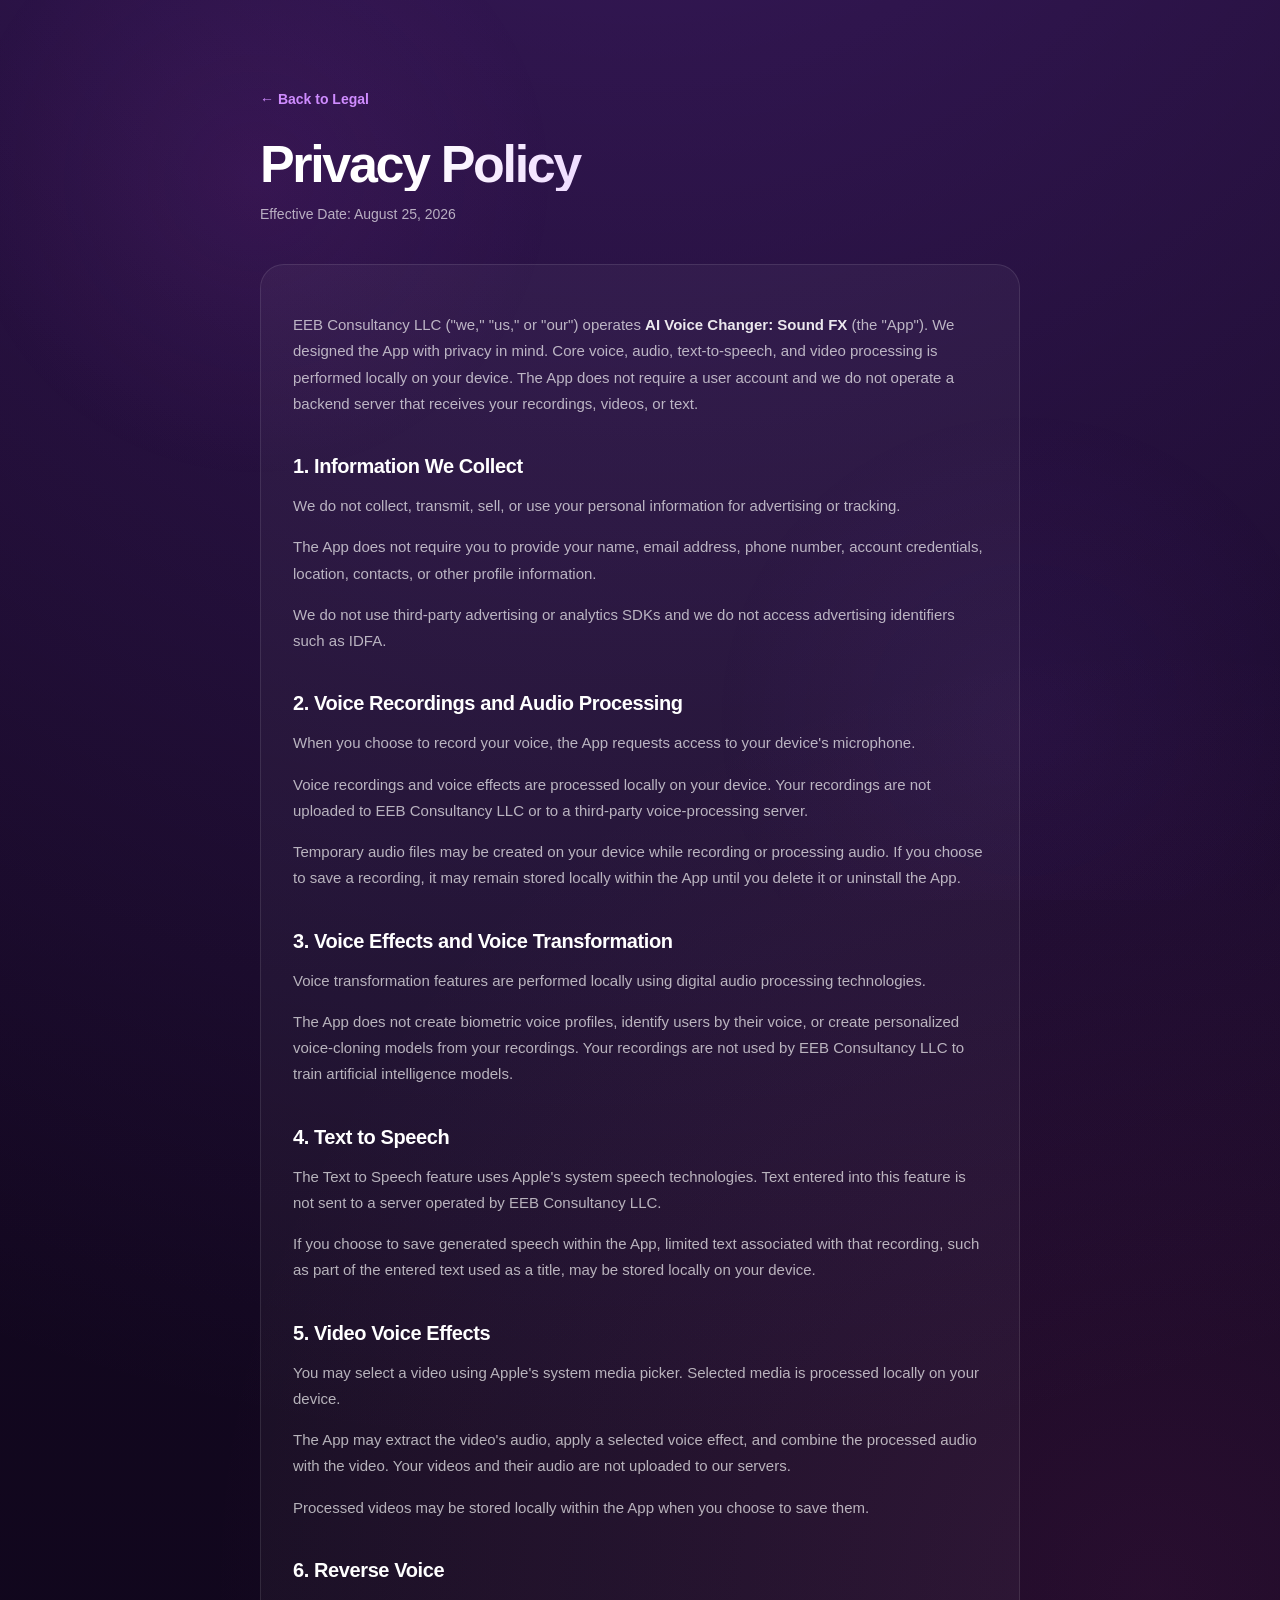
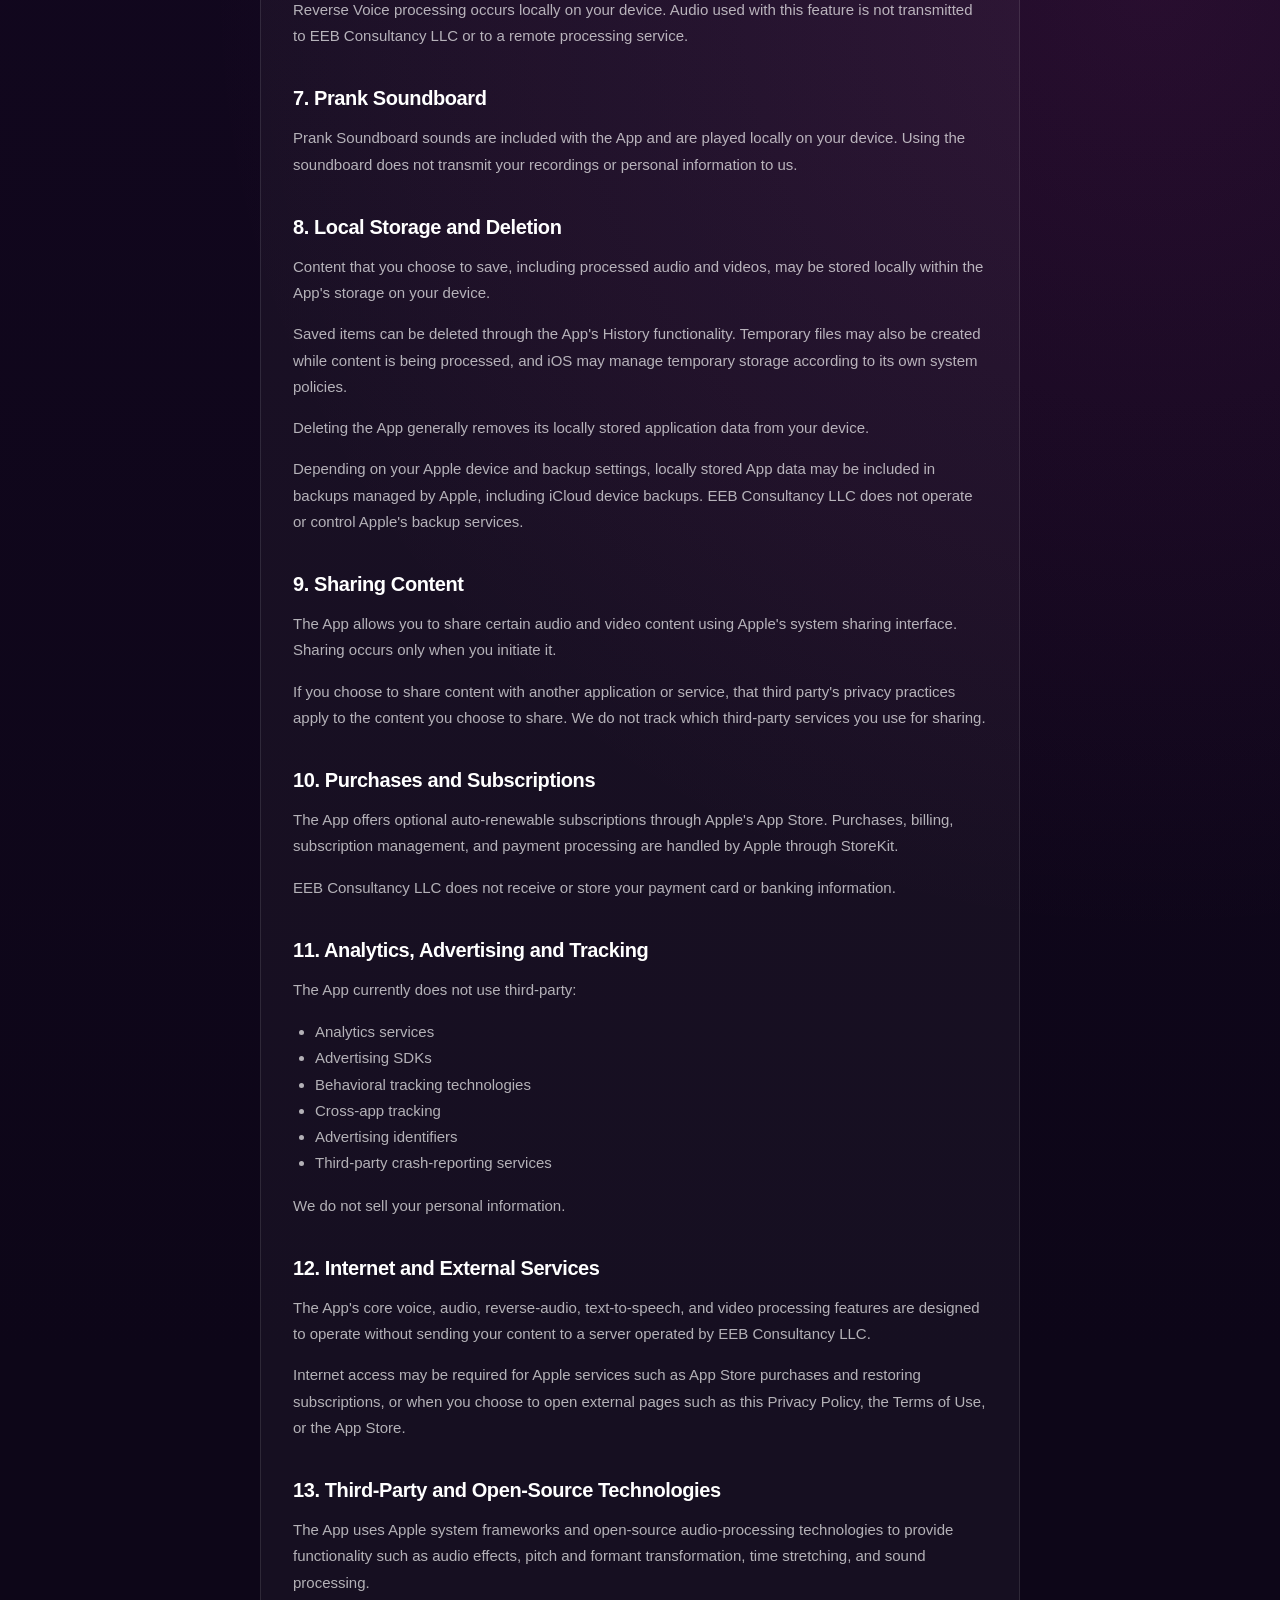
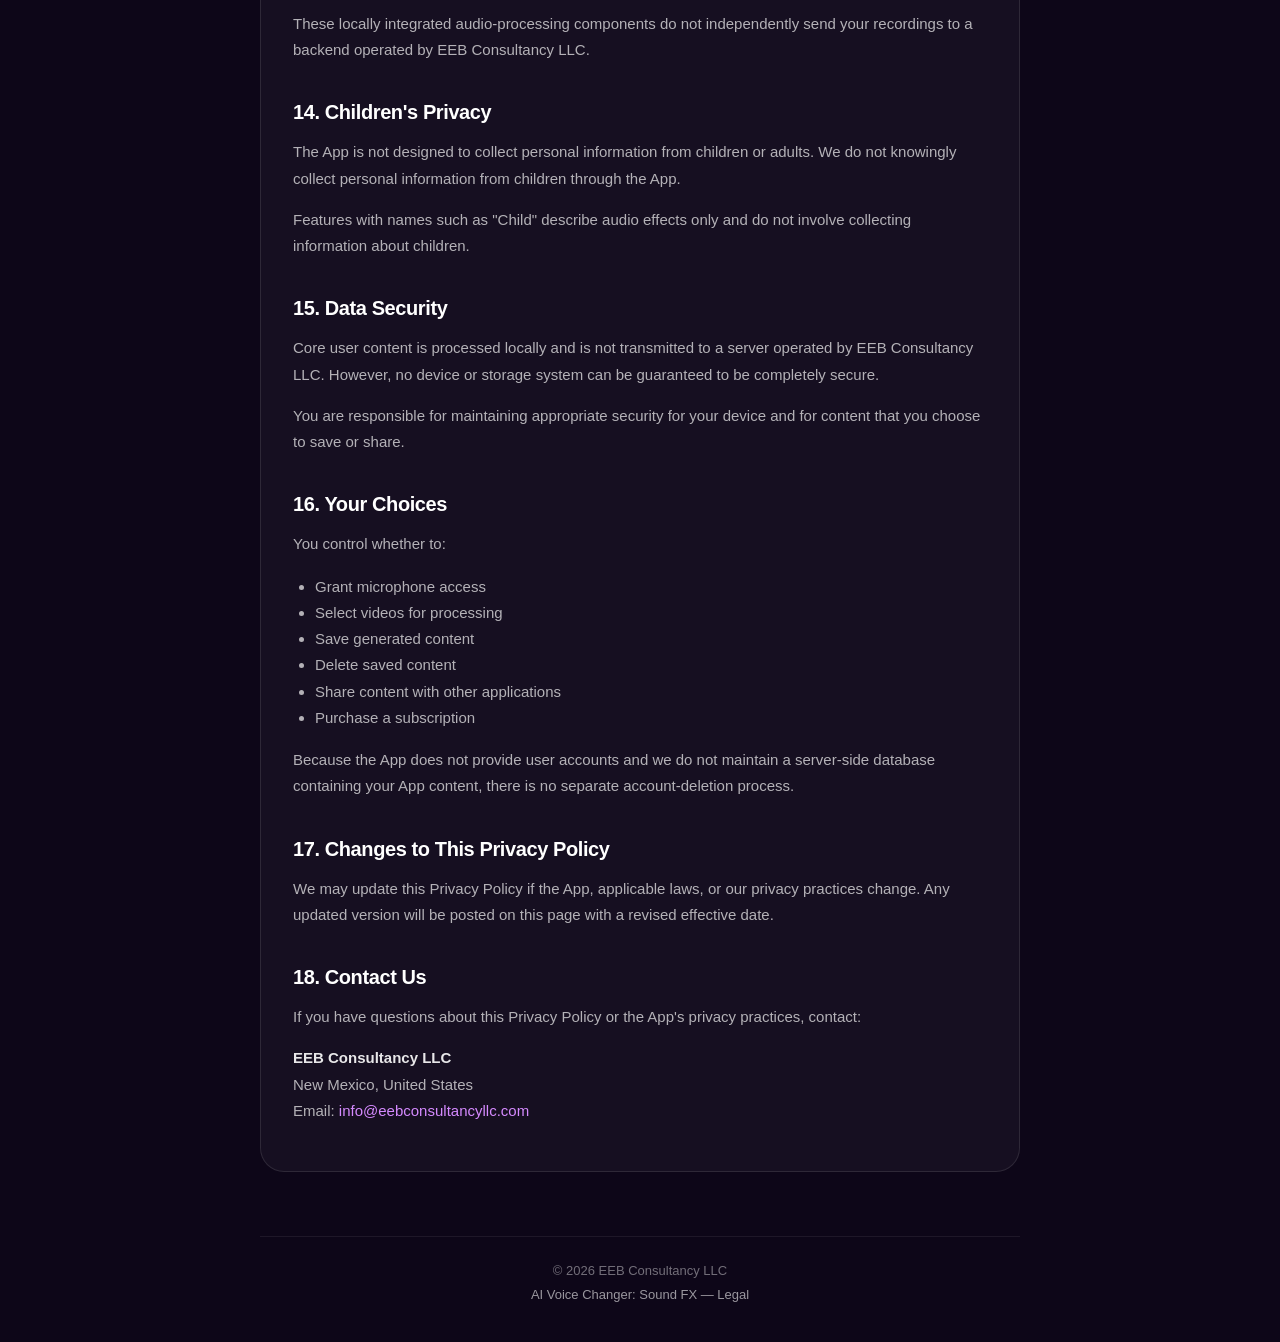
==== privacy.html @ 28259545 "Create privacy.html" ====
<!DOCTYPE html>
<html lang="en">
<head>
  <meta charset="UTF-8">
  <meta name="viewport" content="width=device-width, initial-scale=1.0">
  <title>Privacy Policy — AI Voice Changer: Sound FX</title>
  <meta name="description" content="Privacy Policy for AI Voice Changer: Sound FX by EEB Consultancy LLC.">
  <link rel="stylesheet" href="styles.css">
</head>

<body>
  <main class="container legal-page">

    <header class="legal-header">
      <a class="back-link" href="index.html">← Back to Legal</a>
      <h1>Privacy Policy</h1>
      <p class="updated">Effective Date: August 25, 2026</p>
    </header>

    <article class="legal-content">

      <p>
        EEB Consultancy LLC ("we," "us," or "our") operates
        <strong>AI Voice Changer: Sound FX</strong> (the "App").
        We designed the App with privacy in mind. Core voice, audio,
        text-to-speech, and video processing is performed locally on your device.
        The App does not require a user account and we do not operate a backend
        server that receives your recordings, videos, or text.
      </p>

      <h2>1. Information We Collect</h2>

      <p>
        We do not collect, transmit, sell, or use your personal information
        for advertising or tracking.
      </p>

      <p>
        The App does not require you to provide your name, email address,
        phone number, account credentials, location, contacts, or other
        profile information.
      </p>

      <p>
        We do not use third-party advertising or analytics SDKs and we do
        not access advertising identifiers such as IDFA.
      </p>

      <h2>2. Voice Recordings and Audio Processing</h2>

      <p>
        When you choose to record your voice, the App requests access to
        your device's microphone.
      </p>

      <p>
        Voice recordings and voice effects are processed locally on your
        device. Your recordings are not uploaded to EEB Consultancy LLC or
        to a third-party voice-processing server.
      </p>

      <p>
        Temporary audio files may be created on your device while recording
        or processing audio. If you choose to save a recording, it may remain
        stored locally within the App until you delete it or uninstall the App.
      </p>

      <h2>3. Voice Effects and Voice Transformation</h2>

      <p>
        Voice transformation features are performed locally using digital
        audio processing technologies.
      </p>

      <p>
        The App does not create biometric voice profiles, identify users by
        their voice, or create personalized voice-cloning models from your
        recordings. Your recordings are not used by EEB Consultancy LLC to
        train artificial intelligence models.
      </p>

      <h2>4. Text to Speech</h2>

      <p>
        The Text to Speech feature uses Apple's system speech technologies.
        Text entered into this feature is not sent to a server operated by
        EEB Consultancy LLC.
      </p>

      <p>
        If you choose to save generated speech within the App, limited text
        associated with that recording, such as part of the entered text used
        as a title, may be stored locally on your device.
      </p>

      <h2>5. Video Voice Effects</h2>

      <p>
        You may select a video using Apple's system media picker. Selected
        media is processed locally on your device.
      </p>

      <p>
        The App may extract the video's audio, apply a selected voice effect,
        and combine the processed audio with the video. Your videos and their
        audio are not uploaded to our servers.
      </p>

      <p>
        Processed videos may be stored locally within the App when you choose
        to save them.
      </p>

      <h2>6. Reverse Voice</h2>

      <p>
        Reverse Voice processing occurs locally on your device. Audio used
        with this feature is not transmitted to EEB Consultancy LLC or to a
        remote processing service.
      </p>

      <h2>7. Prank Soundboard</h2>

      <p>
        Prank Soundboard sounds are included with the App and are played
        locally on your device. Using the soundboard does not transmit your
        recordings or personal information to us.
      </p>

      <h2>8. Local Storage and Deletion</h2>

      <p>
        Content that you choose to save, including processed audio and videos,
        may be stored locally within the App's storage on your device.
      </p>

      <p>
        Saved items can be deleted through the App's History functionality.
        Temporary files may also be created while content is being processed,
        and iOS may manage temporary storage according to its own system
        policies.
      </p>

      <p>
        Deleting the App generally removes its locally stored application data
        from your device.
      </p>

      <p>
        Depending on your Apple device and backup settings, locally stored App
        data may be included in backups managed by Apple, including iCloud
        device backups. EEB Consultancy LLC does not operate or control
        Apple's backup services.
      </p>

      <h2>9. Sharing Content</h2>

      <p>
        The App allows you to share certain audio and video content using
        Apple's system sharing interface. Sharing occurs only when you
        initiate it.
      </p>

      <p>
        If you choose to share content with another application or service,
        that third party's privacy practices apply to the content you choose
        to share. We do not track which third-party services you use for
        sharing.
      </p>

      <h2>10. Purchases and Subscriptions</h2>

      <p>
        The App offers optional auto-renewable subscriptions through Apple's
        App Store. Purchases, billing, subscription management, and payment
        processing are handled by Apple through StoreKit.
      </p>

      <p>
        EEB Consultancy LLC does not receive or store your payment card or
        banking information.
      </p>

      <h2>11. Analytics, Advertising and Tracking</h2>

      <p>The App currently does not use third-party:</p>

      <ul>
        <li>Analytics services</li>
        <li>Advertising SDKs</li>
        <li>Behavioral tracking technologies</li>
        <li>Cross-app tracking</li>
        <li>Advertising identifiers</li>
        <li>Third-party crash-reporting services</li>
      </ul>

      <p>We do not sell your personal information.</p>

      <h2>12. Internet and External Services</h2>

      <p>
        The App's core voice, audio, reverse-audio, text-to-speech, and video
        processing features are designed to operate without sending your
        content to a server operated by EEB Consultancy LLC.
      </p>

      <p>
        Internet access may be required for Apple services such as App Store
        purchases and restoring subscriptions, or when you choose to open
        external pages such as this Privacy Policy, the Terms of Use, or the
        App Store.
      </p>

      <h2>13. Third-Party and Open-Source Technologies</h2>

      <p>
        The App uses Apple system frameworks and open-source audio-processing
        technologies to provide functionality such as audio effects,
        pitch and formant transformation, time stretching, and sound
        processing.
      </p>

      <p>
        These locally integrated audio-processing components do not
        independently send your recordings to a backend operated by
        EEB Consultancy LLC.
      </p>

      <h2>14. Children's Privacy</h2>

      <p>
        The App is not designed to collect personal information from children
        or adults. We do not knowingly collect personal information from
        children through the App.
      </p>

      <p>
        Features with names such as "Child" describe audio effects only and
        do not involve collecting information about children.
      </p>

      <h2>15. Data Security</h2>

      <p>
        Core user content is processed locally and is not transmitted to a
        server operated by EEB Consultancy LLC. However, no device or storage
        system can be guaranteed to be completely secure.
      </p>

      <p>
        You are responsible for maintaining appropriate security for your
        device and for content that you choose to save or share.
      </p>

      <h2>16. Your Choices</h2>

      <p>You control whether to:</p>

      <ul>
        <li>Grant microphone access</li>
        <li>Select videos for processing</li>
        <li>Save generated content</li>
        <li>Delete saved content</li>
        <li>Share content with other applications</li>
        <li>Purchase a subscription</li>
      </ul>

      <p>
        Because the App does not provide user accounts and we do not maintain
        a server-side database containing your App content, there is no
        separate account-deletion process.
      </p>

      <h2>17. Changes to This Privacy Policy</h2>

      <p>
        We may update this Privacy Policy if the App, applicable laws, or our
        privacy practices change. Any updated version will be posted on this
        page with a revised effective date.
      </p>

      <h2>18. Contact Us</h2>

      <p>
        If you have questions about this Privacy Policy or the App's privacy
        practices, contact:
      </p>

      <p>
        <strong>EEB Consultancy LLC</strong><br>
        New Mexico, United States<br>
        Email:
        <a href="mailto:info@eebconsultancyllc.com">
          info@eebconsultancyllc.com
        </a>
      </p>

    </article>

    <footer>
      <p>© 2026 EEB Consultancy LLC</p>
      <a href="index.html">AI Voice Changer: Sound FX — Legal</a>
    </footer>

  </main>
</body>
</html>
---- styles.css ----
:root {
  --bg: #0d0618;
  --bg-secondary: #160824;
  --surface: rgba(255, 255, 255, 0.055);
  --surface-hover: rgba(255, 255, 255, 0.085);
  --border: rgba(255, 255, 255, 0.1);
  --text: #ffffff;
  --text-secondary: rgba(255, 255, 255, 0.66);
  --purple: #9b4dff;
  --pink: #f04bc8;
  --magenta: #d946ef;
  --max-width: 820px;
}

* {
  box-sizing: border-box;
}

html {
  scroll-behavior: smooth;
}

body {
  margin: 0;
  min-height: 100vh;
  font-family: -apple-system, BlinkMacSystemFont, "SF Pro Display",
    "SF Pro Text", "Segoe UI", sans-serif;
  color: var(--text);
  background:
    radial-gradient(circle at 50% -10%, rgba(155, 77, 255, 0.26), transparent 38%),
    radial-gradient(circle at 90% 35%, rgba(240, 75, 200, 0.1), transparent 30%),
    linear-gradient(180deg, var(--bg-secondary) 0%, var(--bg) 65%);
  -webkit-font-smoothing: antialiased;
}

body::before {
  content: "";
  position: fixed;
  inset: 0;
  pointer-events: none;
  background:
    radial-gradient(circle at 20% 20%, rgba(217, 70, 239, 0.07), transparent 24%),
    radial-gradient(circle at 80% 80%, rgba(155, 77, 255, 0.06), transparent 25%);
}

a {
  color: inherit;
}

.container {
  position: relative;
  width: min(calc(100% - 40px), var(--max-width));
  margin: 0 auto;
  padding: 90px 0 40px;
}

.hero {
  text-align: center;
  margin-bottom: 58px;
}

.app-icon {
  display: flex;
  align-items: center;
  justify-content: center;
  width: 82px;
  height: 82px;
  margin: 0 auto 26px;
  font-size: 34px;
  border: 1px solid rgba(255, 255, 255, 0.13);
  border-radius: 23px;
  background:
    linear-gradient(145deg, rgba(155, 77, 255, 0.9), rgba(240, 75, 200, 0.9));
  box-shadow:
    0 18px 50px rgba(155, 77, 255, 0.2),
    inset 0 1px 0 rgba(255, 255, 255, 0.2);
}

.eyebrow {
  margin: 0 0 14px;
  color: #d49aff;
  font-size: 12px;
  font-weight: 700;
  letter-spacing: 0.16em;
}

h1 {
  margin: 0;
  font-size: clamp(38px, 7vw, 58px);
  line-height: 1.04;
  letter-spacing: -0.045em;
  background: linear-gradient(100deg, #ffffff 20%, #e6c8ff 55%, #ff9be7);
  -webkit-background-clip: text;
  background-clip: text;
  color: transparent;
}

.subtitle {
  margin: 18px 0 0;
  font-size: 19px;
  font-weight: 600;
  color: rgba(255, 255, 255, 0.82);
}

.description {
  max-width: 560px;
  margin: 14px auto 0;
  color: var(--text-secondary);
  font-size: 16px;
  line-height: 1.65;
}

.legal-grid {
  display: grid;
  gap: 16px;
}

.legal-card {
  display: grid;
  grid-template-columns: 54px 1fr auto;
  align-items: center;
  gap: 18px;
  padding: 24px;
  text-decoration: none;
  border: 1px solid var(--border);
  border-radius: 22px;
  background: var(--surface);
  backdrop-filter: blur(20px);
  -webkit-backdrop-filter: blur(20px);
  transition:
    transform 0.2s ease,
    background 0.2s ease,
    border-color 0.2s ease;
}

.legal-card:hover {
  transform: translateY(-2px);
  background: var(--surface-hover);
  border-color: rgba(202, 116, 255, 0.3);
}

.card-icon {
  display: flex;
  align-items: center;
  justify-content: center;
  width: 54px;
  height: 54px;
  font-size: 23px;
  border-radius: 16px;
  background: linear-gradient(
    145deg,
    rgba(155, 77, 255, 0.22),
    rgba(240, 75, 200, 0.15)
  );
  border: 1px solid rgba(255, 255, 255, 0.08);
}

.legal-card h2 {
  margin: 0 0 7px;
  font-size: 19px;
  letter-spacing: -0.02em;
}

.legal-card p {
  margin: 0;
  color: var(--text-secondary);
  font-size: 14px;
  line-height: 1.5;
}

.arrow {
  color: #d58aff;
  font-size: 24px;
  transition: transform 0.2s ease;
}

.legal-card:hover .arrow {
  transform: translateX(3px);
}

.privacy-highlight {
  display: flex;
  align-items: flex-start;
  gap: 14px;
  margin-top: 22px;
  padding: 20px 22px;
  border: 1px solid rgba(155, 77, 255, 0.18);
  border-radius: 18px;
  background: rgba(155, 77, 255, 0.07);
}

.status-dot {
  flex: 0 0 auto;
  width: 9px;
  height: 9px;
  margin-top: 6px;
  border-radius: 50%;
  background: #cf65ff;
  box-shadow: 0 0 14px rgba(207, 101, 255, 0.8);
}

.privacy-highlight strong {
  display: block;
  margin-bottom: 5px;
  font-size: 14px;
}

.privacy-highlight p {
  margin: 0;
  color: var(--text-secondary);
  font-size: 13px;
  line-height: 1.5;
}

footer {
  margin-top: 64px;
  padding-top: 26px;
  text-align: center;
  border-top: 1px solid rgba(255, 255, 255, 0.07);
  color: rgba(255, 255, 255, 0.42);
  font-size: 13px;
}

footer p {
  margin: 0 0 9px;
}

footer a {
  color: rgba(255, 255, 255, 0.58);
  text-decoration: none;
}

footer a:hover {
  color: #d999ff;
}

/* Legal document pages */

.legal-page {
  max-width: 760px;
}

.legal-header {
  margin-bottom: 42px;
}

.back-link {
  display: inline-block;
  margin-bottom: 30px;
  color: #cf8cff;
  font-size: 14px;
  font-weight: 600;
  text-decoration: none;
}

.back-link:hover {
  color: #efa6ff;
}

.legal-header h1 {
  font-size: clamp(36px, 6vw, 52px);
}

.updated {
  margin-top: 15px;
  color: var(--text-secondary);
  font-size: 14px;
}

.legal-content {
  padding: 32px;
  border: 1px solid var(--border);
  border-radius: 24px;
  background: rgba(255, 255, 255, 0.04);
}

.legal-content h2 {
  margin: 38px 0 12px;
  color: #ffffff;
  font-size: 20px;
  letter-spacing: -0.02em;
}

.legal-content h2:first-child {
  margin-top: 0;
}

.legal-content p,
.legal-content li {
  color: rgba(255, 255, 255, 0.68);
  font-size: 15px;
  line-height: 1.75;
}

.legal-content ul {
  padding-left: 22px;
}

.legal-content strong {
  color: rgba(255, 255, 255, 0.9);
}

.legal-content a {
  color: #d58aff;
  text-decoration: none;
}

.legal-content a:hover {
  text-decoration: underline;
}

@media (max-width: 600px) {
  .container {
    width: min(calc(100% - 28px), var(--max-width));
    padding-top: 58px;
  }

  .hero {
    margin-bottom: 40px;
  }

  .app-icon {
    width: 72px;
    height: 72px;
    margin-bottom: 22px;
    border-radius: 20px;
  }

  .legal-card {
    grid-template-columns: 48px 1fr auto;
    gap: 14px;
    padding: 19px;
    border-radius: 19px;
  }

  .card-icon {
    width: 48px;
    height: 48px;
    border-radius: 14px;
  }

  .legal-card h2 {
    font-size: 17px;
  }

  .legal-card p {
    font-size: 13px;
  }

  .legal-content {
    padding: 22px 19px;
    border-radius: 20px;
  }

  footer {
    margin-top: 48px;
  }
}
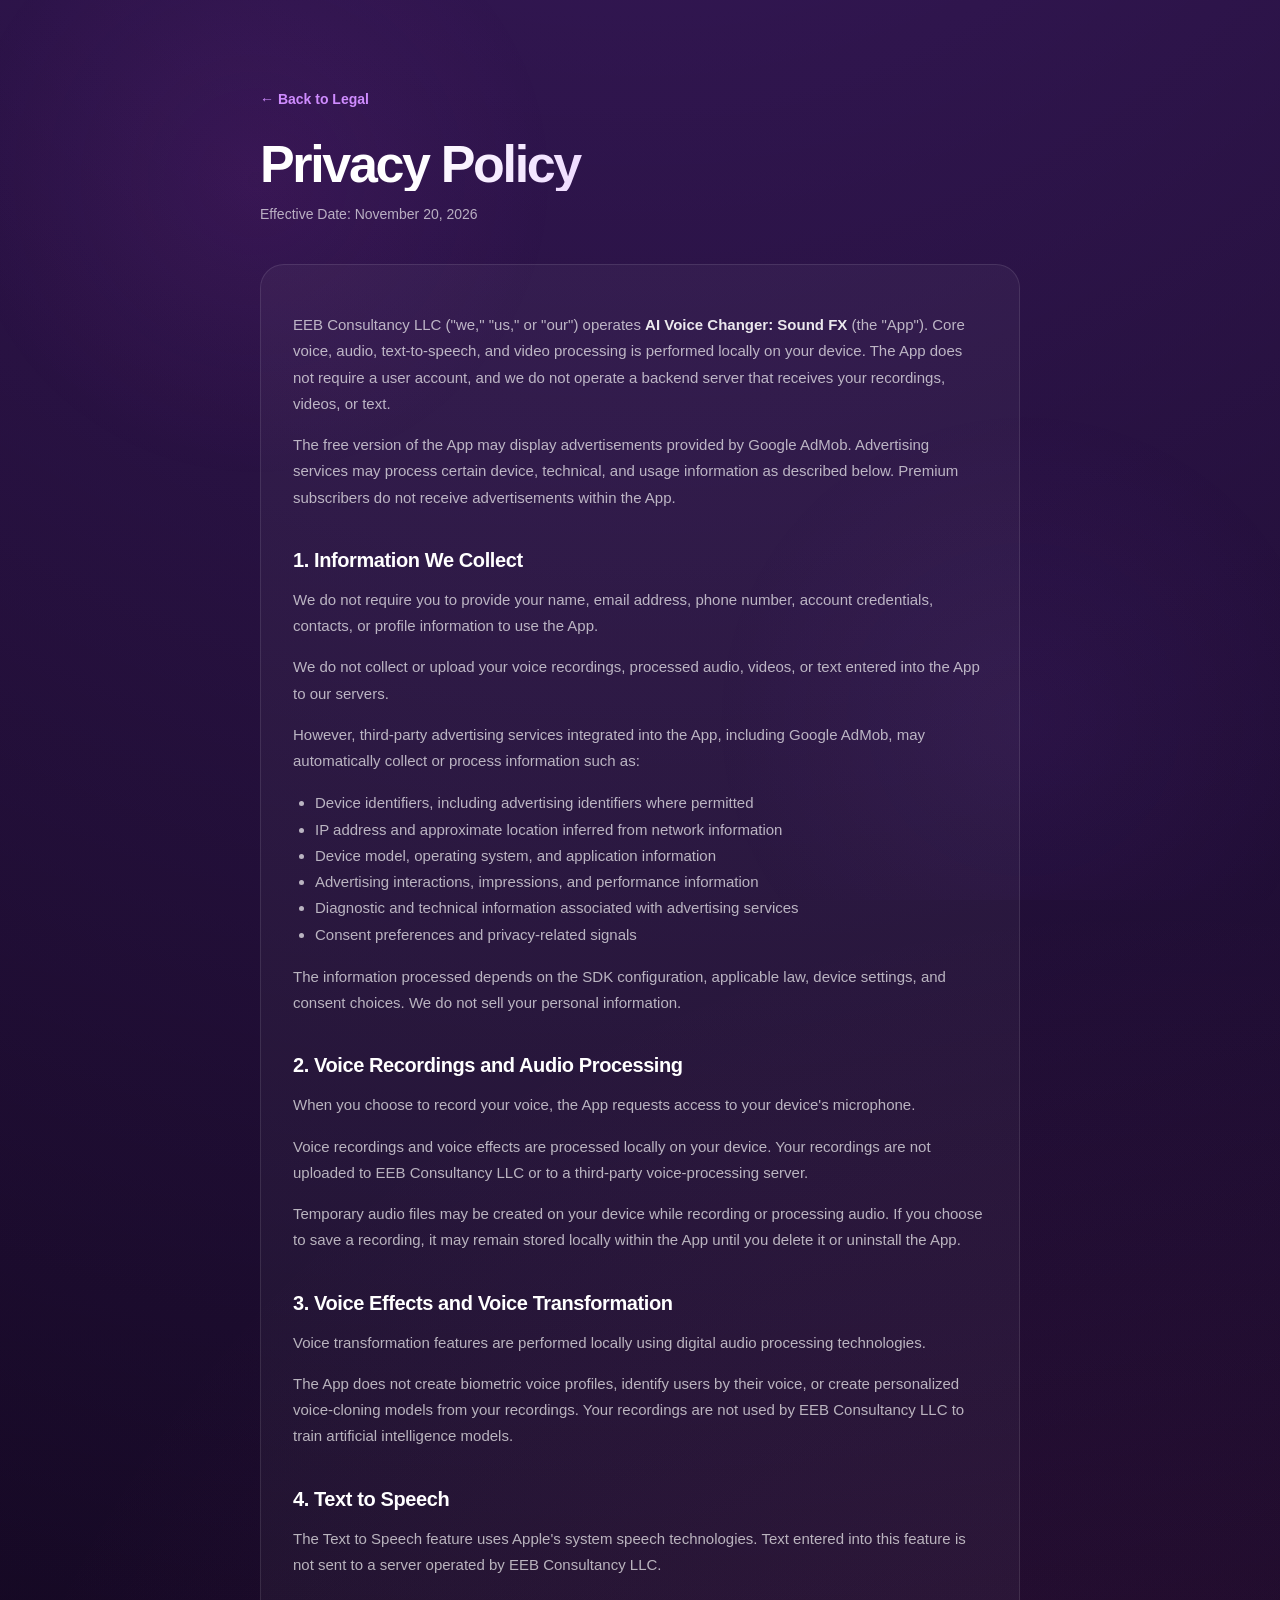
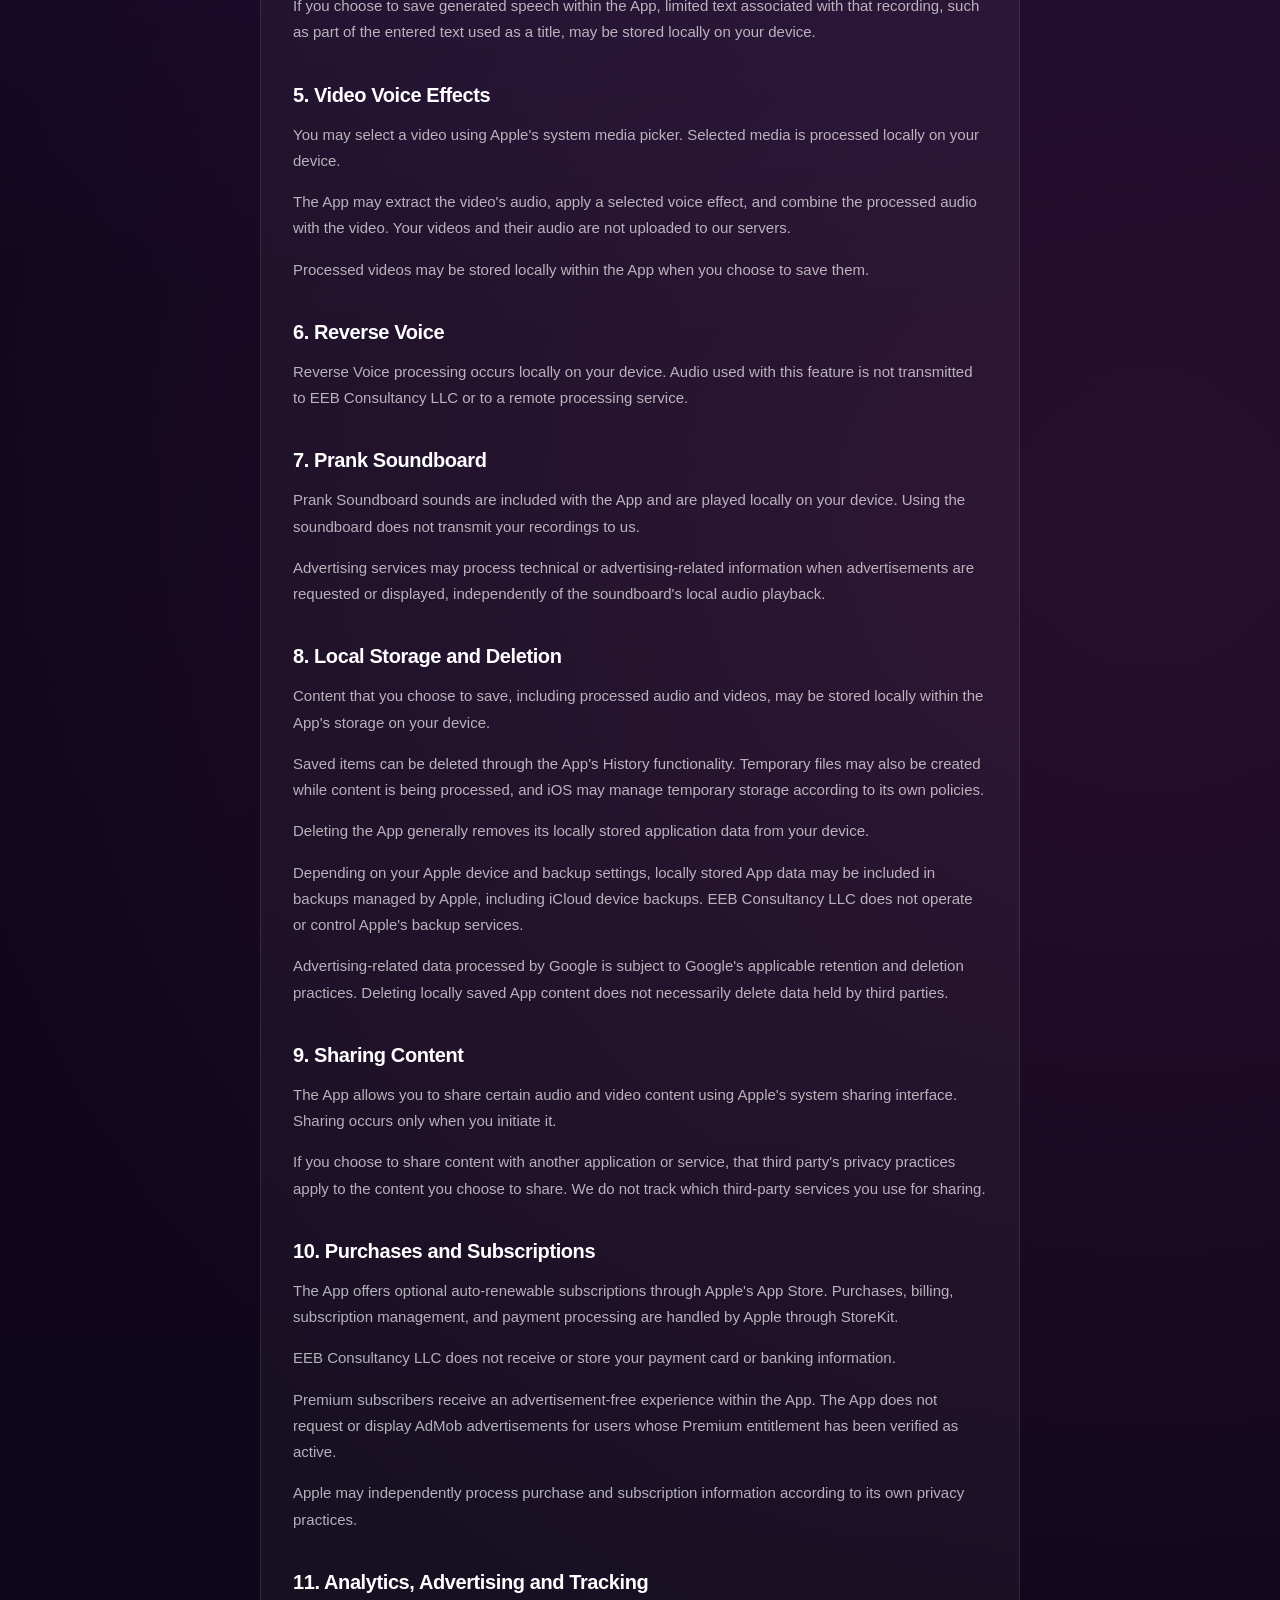
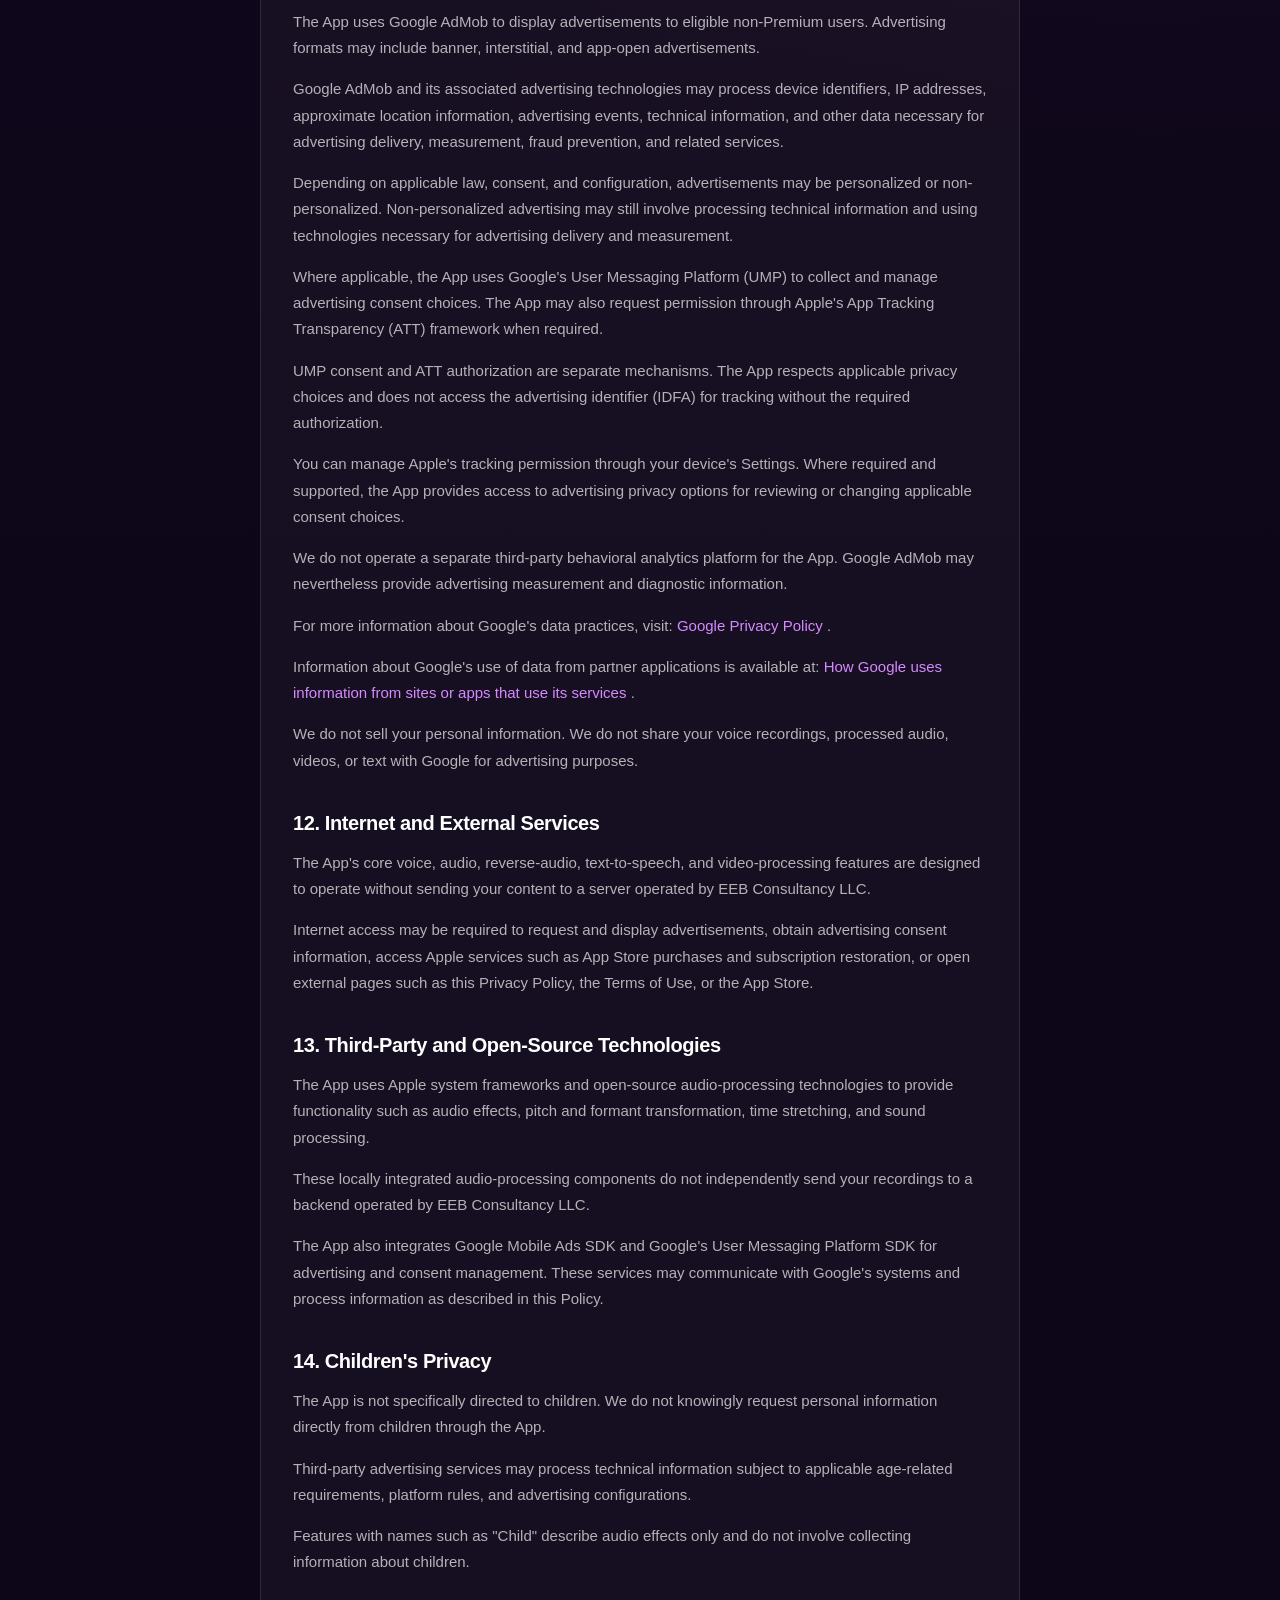
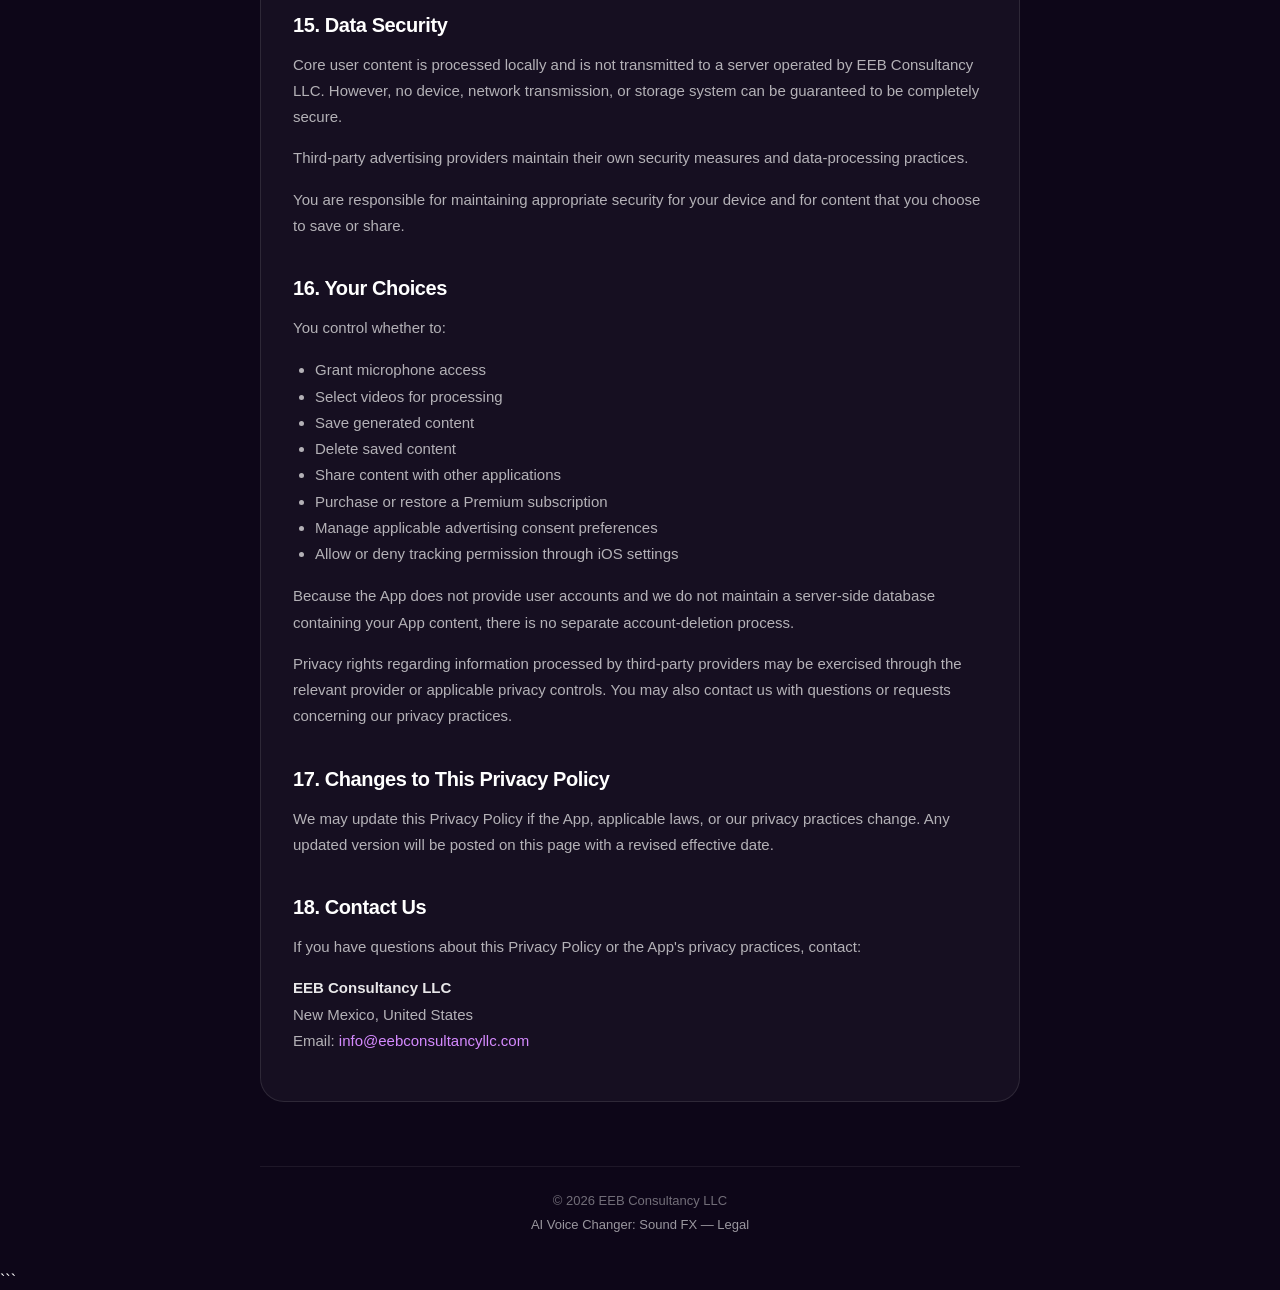
==== commit a20581c6: "Update privacy.html" ====
--- a/privacy.html
+++ b/privacy.html
@@ -14,7 +14,7 @@
     <header class="legal-header">
       <a class="back-link" href="index.html">← Back to Legal</a>
       <h1>Privacy Policy</h1>
-      <p class="updated">Effective Date: August 25, 2026</p>
+      <p class="updated">Effective Date: November 20, 2026</p>
     </header>
 
     <article class="legal-content">
@@ -22,28 +22,51 @@
       <p>
         EEB Consultancy LLC ("we," "us," or "our") operates
         <strong>AI Voice Changer: Sound FX</strong> (the "App").
-        We designed the App with privacy in mind. Core voice, audio,
-        text-to-speech, and video processing is performed locally on your device.
-        The App does not require a user account and we do not operate a backend
-        server that receives your recordings, videos, or text.
+        Core voice, audio, text-to-speech, and video processing is performed
+        locally on your device. The App does not require a user account,
+        and we do not operate a backend server that receives your recordings,
+        videos, or text.
+      </p>
+
+      <p>
+        The free version of the App may display advertisements provided by
+        Google AdMob. Advertising services may process certain device,
+        technical, and usage information as described below. Premium
+        subscribers do not receive advertisements within the App.
       </p>
 
       <h2>1. Information We Collect</h2>
 
       <p>
-        We do not collect, transmit, sell, or use your personal information
-        for advertising or tracking.
-      </p>
-
-      <p>
-        The App does not require you to provide your name, email address,
-        phone number, account credentials, location, contacts, or other
-        profile information.
-      </p>
-
-      <p>
-        We do not use third-party advertising or analytics SDKs and we do
-        not access advertising identifiers such as IDFA.
+        We do not require you to provide your name, email address, phone
+        number, account credentials, contacts, or profile information
+        to use the App.
+      </p>
+
+      <p>
+        We do not collect or upload your voice recordings, processed audio,
+        videos, or text entered into the App to our servers.
+      </p>
+
+      <p>
+        However, third-party advertising services integrated into the App,
+        including Google AdMob, may automatically collect or process
+        information such as:
+      </p>
+
+      <ul>
+        <li>Device identifiers, including advertising identifiers where permitted</li>
+        <li>IP address and approximate location inferred from network information</li>
+        <li>Device model, operating system, and application information</li>
+        <li>Advertising interactions, impressions, and performance information</li>
+        <li>Diagnostic and technical information associated with advertising services</li>
+        <li>Consent preferences and privacy-related signals</li>
+      </ul>
+
+      <p>
+        The information processed depends on the SDK configuration,
+        applicable law, device settings, and consent choices.
+        We do not sell your personal information.
       </p>
 
       <h2>2. Voice Recordings and Audio Processing</h2>
@@ -55,8 +78,8 @@
 
       <p>
         Voice recordings and voice effects are processed locally on your
-        device. Your recordings are not uploaded to EEB Consultancy LLC or
-        to a third-party voice-processing server.
+        device. Your recordings are not uploaded to EEB Consultancy LLC
+        or to a third-party voice-processing server.
       </p>
 
       <p>
@@ -75,8 +98,8 @@
       <p>
         The App does not create biometric voice profiles, identify users by
         their voice, or create personalized voice-cloning models from your
-        recordings. Your recordings are not used by EEB Consultancy LLC to
-        train artificial intelligence models.
+        recordings. Your recordings are not used by EEB Consultancy LLC
+        to train artificial intelligence models.
       </p>
 
       <h2>4. Text to Speech</h2>
@@ -107,50 +130,61 @@
       </p>
 
       <p>
-        Processed videos may be stored locally within the App when you choose
-        to save them.
+        Processed videos may be stored locally within the App when you
+        choose to save them.
       </p>
 
       <h2>6. Reverse Voice</h2>
 
       <p>
         Reverse Voice processing occurs locally on your device. Audio used
-        with this feature is not transmitted to EEB Consultancy LLC or to a
-        remote processing service.
+        with this feature is not transmitted to EEB Consultancy LLC or to
+        a remote processing service.
       </p>
 
       <h2>7. Prank Soundboard</h2>
 
       <p>
         Prank Soundboard sounds are included with the App and are played
-        locally on your device. Using the soundboard does not transmit your
-        recordings or personal information to us.
+        locally on your device. Using the soundboard does not transmit
+        your recordings to us.
+      </p>
+
+      <p>
+        Advertising services may process technical or advertising-related
+        information when advertisements are requested or displayed,
+        independently of the soundboard's local audio playback.
       </p>
 
       <h2>8. Local Storage and Deletion</h2>
 
       <p>
-        Content that you choose to save, including processed audio and videos,
-        may be stored locally within the App's storage on your device.
+        Content that you choose to save, including processed audio and
+        videos, may be stored locally within the App's storage on your device.
       </p>
 
       <p>
         Saved items can be deleted through the App's History functionality.
         Temporary files may also be created while content is being processed,
-        and iOS may manage temporary storage according to its own system
-        policies.
-      </p>
-
-      <p>
-        Deleting the App generally removes its locally stored application data
-        from your device.
-      </p>
-
-      <p>
-        Depending on your Apple device and backup settings, locally stored App
-        data may be included in backups managed by Apple, including iCloud
-        device backups. EEB Consultancy LLC does not operate or control
-        Apple's backup services.
+        and iOS may manage temporary storage according to its own policies.
+      </p>
+
+      <p>
+        Deleting the App generally removes its locally stored application
+        data from your device.
+      </p>
+
+      <p>
+        Depending on your Apple device and backup settings, locally stored
+        App data may be included in backups managed by Apple, including
+        iCloud device backups. EEB Consultancy LLC does not operate or
+        control Apple's backup services.
+      </p>
+
+      <p>
+        Advertising-related data processed by Google is subject to Google's
+        applicable retention and deletion practices. Deleting locally saved
+        App content does not necessarily delete data held by third parties.
       </p>
 
       <h2>9. Sharing Content</h2>
@@ -177,38 +211,109 @@
       </p>
 
       <p>
-        EEB Consultancy LLC does not receive or store your payment card or
-        banking information.
+        EEB Consultancy LLC does not receive or store your payment card
+        or banking information.
+      </p>
+
+      <p>
+        Premium subscribers receive an advertisement-free experience within
+        the App. The App does not request or display AdMob advertisements
+        for users whose Premium entitlement has been verified as active.
+      </p>
+
+      <p>
+        Apple may independently process purchase and subscription information
+        according to its own privacy practices.
       </p>
 
       <h2>11. Analytics, Advertising and Tracking</h2>
 
-      <p>The App currently does not use third-party:</p>
-
-      <ul>
-        <li>Analytics services</li>
-        <li>Advertising SDKs</li>
-        <li>Behavioral tracking technologies</li>
-        <li>Cross-app tracking</li>
-        <li>Advertising identifiers</li>
-        <li>Third-party crash-reporting services</li>
-      </ul>
-
-      <p>We do not sell your personal information.</p>
+      <p>
+        The App uses Google AdMob to display advertisements to eligible
+        non-Premium users. Advertising formats may include banner,
+        interstitial, and app-open advertisements.
+      </p>
+
+      <p>
+        Google AdMob and its associated advertising technologies may process
+        device identifiers, IP addresses, approximate location information,
+        advertising events, technical information, and other data necessary
+        for advertising delivery, measurement, fraud prevention, and related
+        services.
+      </p>
+
+      <p>
+        Depending on applicable law, consent, and configuration,
+        advertisements may be personalized or non-personalized.
+        Non-personalized advertising may still involve processing technical
+        information and using technologies necessary for advertising
+        delivery and measurement.
+      </p>
+
+      <p>
+        Where applicable, the App uses Google's User Messaging Platform
+        (UMP) to collect and manage advertising consent choices.
+        The App may also request permission through Apple's App Tracking
+        Transparency (ATT) framework when required.
+      </p>
+
+      <p>
+        UMP consent and ATT authorization are separate mechanisms.
+        The App respects applicable privacy choices and does not access
+        the advertising identifier (IDFA) for tracking without the
+        required authorization.
+      </p>
+
+      <p>
+        You can manage Apple's tracking permission through your device's
+        Settings. Where required and supported, the App provides access
+        to advertising privacy options for reviewing or changing
+        applicable consent choices.
+      </p>
+
+      <p>
+        We do not operate a separate third-party behavioral analytics
+        platform for the App. Google AdMob may nevertheless provide
+        advertising measurement and diagnostic information.
+      </p>
+
+      <p>
+        For more information about Google's data practices, visit:
+        <a href="https://policies.google.com/privacy"
+           target="_blank" rel="noopener noreferrer">
+          Google Privacy Policy
+        </a>.
+      </p>
+
+      <p>
+        Information about Google's use of data from partner applications
+        is available at:
+        <a href="https://policies.google.com/technologies/partner-sites"
+           target="_blank" rel="noopener noreferrer">
+          How Google uses information from sites or apps that use its services
+        </a>.
+      </p>
+
+      <p>
+        We do not sell your personal information. We do not share your
+        voice recordings, processed audio, videos, or text with Google
+        for advertising purposes.
+      </p>
 
       <h2>12. Internet and External Services</h2>
 
       <p>
-        The App's core voice, audio, reverse-audio, text-to-speech, and video
-        processing features are designed to operate without sending your
-        content to a server operated by EEB Consultancy LLC.
-      </p>
-
-      <p>
-        Internet access may be required for Apple services such as App Store
-        purchases and restoring subscriptions, or when you choose to open
-        external pages such as this Privacy Policy, the Terms of Use, or the
-        App Store.
+        The App's core voice, audio, reverse-audio, text-to-speech, and
+        video-processing features are designed to operate without sending
+        your content to a server operated by EEB Consultancy LLC.
+      </p>
+
+      <p>
+        Internet access may be required to request and display advertisements,
+        obtain advertising consent information, access Apple services such
+        as App Store purchases and subscription restoration, or open
+        external pages such as this Privacy Policy, the Terms of Use,
+        or the App Store.
       </p>
 
       <h2>13. Third-Party and Open-Source Technologies</h2>
@@ -226,25 +331,44 @@
         EEB Consultancy LLC.
       </p>
 
+      <p>
+        The App also integrates Google Mobile Ads SDK and Google's
+        User Messaging Platform SDK for advertising and consent
+        management. These services may communicate with Google's
+        systems and process information as described in this Policy.
+      </p>
+
       <h2>14. Children's Privacy</h2>
 
       <p>
-        The App is not designed to collect personal information from children
-        or adults. We do not knowingly collect personal information from
-        children through the App.
-      </p>
-
-      <p>
-        Features with names such as "Child" describe audio effects only and
-        do not involve collecting information about children.
+        The App is not specifically directed to children.
+        We do not knowingly request personal information directly
+        from children through the App.
+      </p>
+
+      <p>
+        Third-party advertising services may process technical information
+        subject to applicable age-related requirements, platform rules,
+        and advertising configurations.
+      </p>
+
+      <p>
+        Features with names such as "Child" describe audio effects only
+        and do not involve collecting information about children.
       </p>
 
       <h2>15. Data Security</h2>
 
       <p>
-        Core user content is processed locally and is not transmitted to a
-        server operated by EEB Consultancy LLC. However, no device or storage
-        system can be guaranteed to be completely secure.
+        Core user content is processed locally and is not transmitted to
+        a server operated by EEB Consultancy LLC. However, no device,
+        network transmission, or storage system can be guaranteed
+        to be completely secure.
+      </p>
+
+      <p>
+        Third-party advertising providers maintain their own security
+        measures and data-processing practices.
       </p>
 
       <p>
@@ -262,7 +386,9 @@
         <li>Save generated content</li>
         <li>Delete saved content</li>
         <li>Share content with other applications</li>
-        <li>Purchase a subscription</li>
+        <li>Purchase or restore a Premium subscription</li>
+        <li>Manage applicable advertising consent preferences</li>
+        <li>Allow or deny tracking permission through iOS settings</li>
       </ul>
 
       <p>
@@ -271,19 +397,26 @@
         separate account-deletion process.
       </p>
 
+      <p>
+        Privacy rights regarding information processed by third-party
+        providers may be exercised through the relevant provider or
+        applicable privacy controls. You may also contact us with
+        questions or requests concerning our privacy practices.
+      </p>
+
       <h2>17. Changes to This Privacy Policy</h2>
 
       <p>
-        We may update this Privacy Policy if the App, applicable laws, or our
-        privacy practices change. Any updated version will be posted on this
-        page with a revised effective date.
+        We may update this Privacy Policy if the App, applicable laws,
+        or our privacy practices change. Any updated version will be
+        posted on this page with a revised effective date.
       </p>
 
       <h2>18. Contact Us</h2>
 
       <p>
-        If you have questions about this Privacy Policy or the App's privacy
-        practices, contact:
+        If you have questions about this Privacy Policy or the App's
+        privacy practices, contact:
       </p>
 
       <p>
@@ -305,3 +438,4 @@
   </main>
 </body>
 </html>
+```
--- a/styles.css
+++ b/styles.css
@@ -59,21 +59,19 @@
   margin-bottom: 58px;
 }
 
+/* Real App Store icon */
+
 .app-icon {
-  display: flex;
-  align-items: center;
-  justify-content: center;
-  width: 82px;
-  height: 82px;
+  display: block;
+  width: 112px;
+  height: 112px;
   margin: 0 auto 26px;
-  font-size: 34px;
-  border: 1px solid rgba(255, 255, 255, 0.13);
-  border-radius: 23px;
-  background:
-    linear-gradient(145deg, rgba(155, 77, 255, 0.9), rgba(240, 75, 200, 0.9));
+  object-fit: cover;
+  border-radius: 26px;
+  border: 1px solid rgba(255, 255, 255, 0.12);
   box-shadow:
-    0 18px 50px rgba(155, 77, 255, 0.2),
-    inset 0 1px 0 rgba(255, 255, 255, 0.2);
+    0 18px 50px rgba(155, 77, 255, 0.28),
+    0 0 28px rgba(240, 75, 200, 0.12);
 }
 
 .eyebrow {
@@ -89,7 +87,12 @@
   font-size: clamp(38px, 7vw, 58px);
   line-height: 1.04;
   letter-spacing: -0.045em;
-  background: linear-gradient(100deg, #ffffff 20%, #e6c8ff 55%, #ff9be7);
+  background: linear-gradient(
+    100deg,
+    #ffffff 20%,
+    #e6c8ff 55%,
+    #ff9be7
+  );
   -webkit-background-clip: text;
   background-clip: text;
   color: transparent;
@@ -309,6 +312,8 @@
   text-decoration: underline;
 }
 
+/* Mobile */
+
 @media (max-width: 600px) {
   .container {
     width: min(calc(100% - 28px), var(--max-width));
@@ -320,10 +325,10 @@
   }
 
   .app-icon {
-    width: 72px;
-    height: 72px;
+    width: 92px;
+    height: 92px;
     margin-bottom: 22px;
-    border-radius: 20px;
+    border-radius: 22px;
   }
 
   .legal-card {
